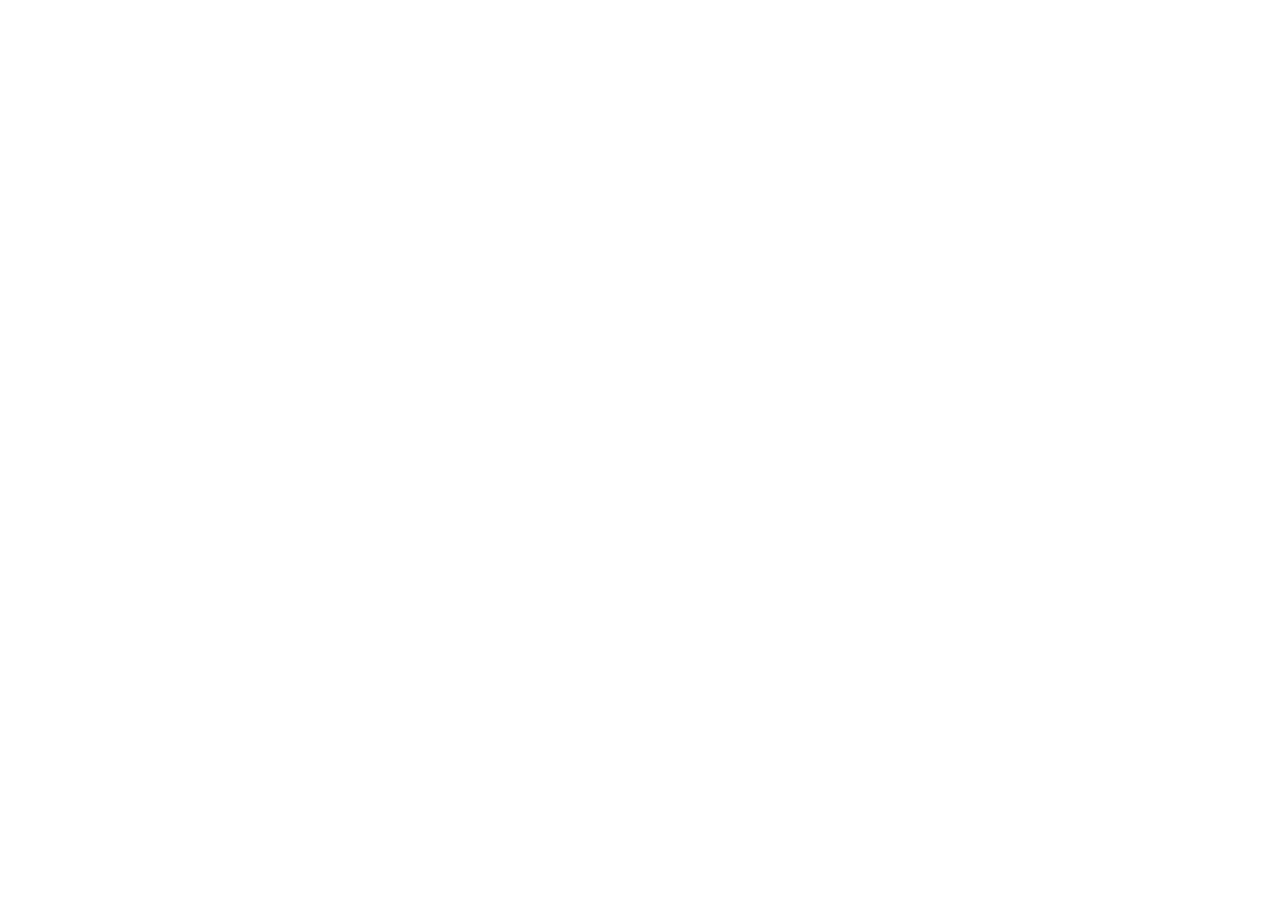
==== group-poll-app/index.html @ 21a15fcd "feat(group-poll): deploy the real Phoenix app build for a full-fidelity demo Adds a static productio" ====
<!doctype html>
<html lang="en">
  <head>
    <meta charset="UTF-8" />
    <meta http-equiv="Content-Security-Policy" content="default-src 'self'; script-src 'self'; style-src 'self' 'unsafe-inline' https://fonts.googleapis.com; font-src 'self' https://fonts.gstatic.com; img-src 'self' data: blob: https://images.unsplash.com https://randomuser.me; connect-src 'self' ws: wss:;" />
    <link rel="icon" type="image/svg+xml" href="/phoenix-mockups/group-poll-app/favicon.svg" />
    <link rel="apple-touch-icon" href="/phoenix-mockups/group-poll-app/app-icon.svg" />
    <link rel="manifest" href="/phoenix-mockups/group-poll-app/manifest.webmanifest" />
    <meta name="theme-color" content="#2B8FE0" />
    <meta name="viewport" content="width=device-width, initial-scale=1.0" />
    <link rel="preconnect" href="https://fonts.googleapis.com" />
    <link rel="preconnect" href="https://fonts.gstatic.com" crossorigin />
    <link href="https://fonts.googleapis.com/css2?family=Inter:wght@300;400;500;600;700&display=swap" rel="stylesheet" />
    <title>Doodle</title>
    <script type="module" crossorigin src="/phoenix-mockups/group-poll-app/assets/index-I7pzYF9p.js"></script>
    <link rel="stylesheet" crossorigin href="/phoenix-mockups/group-poll-app/assets/index-BVdNuit2.css">
  </head>
  <body>
    <div id="root"></div>
  </body>
</html>
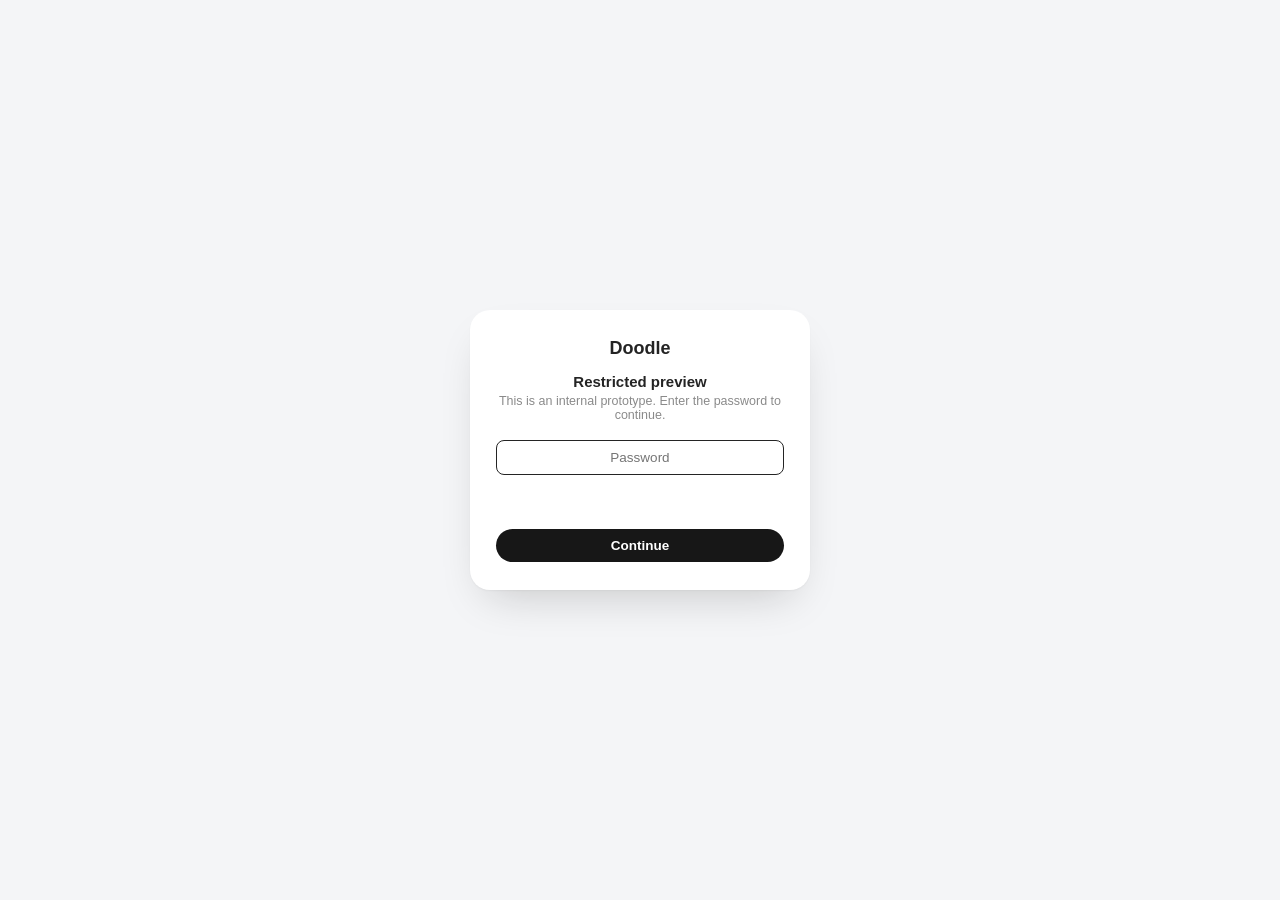
==== commit 7cd4be61: "fix(group-poll): password-gate the real app deploy too The hand-built mockup got a password prompt; " ====
--- a/group-poll-app/index.html
+++ b/group-poll-app/index.html
@@ -1,21 +1,73 @@
-<!doctype html>
-<html lang="en">
-  <head>
-    <meta charset="UTF-8" />
-    <meta http-equiv="Content-Security-Policy" content="default-src 'self'; script-src 'self'; style-src 'self' 'unsafe-inline' https://fonts.googleapis.com; font-src 'self' https://fonts.gstatic.com; img-src 'self' data: blob: https://images.unsplash.com https://randomuser.me; connect-src 'self' ws: wss:;" />
-    <link rel="icon" type="image/svg+xml" href="/phoenix-mockups/group-poll-app/favicon.svg" />
-    <link rel="apple-touch-icon" href="/phoenix-mockups/group-poll-app/app-icon.svg" />
-    <link rel="manifest" href="/phoenix-mockups/group-poll-app/manifest.webmanifest" />
-    <meta name="theme-color" content="#2B8FE0" />
-    <meta name="viewport" content="width=device-width, initial-scale=1.0" />
-    <link rel="preconnect" href="https://fonts.googleapis.com" />
-    <link rel="preconnect" href="https://fonts.gstatic.com" crossorigin />
-    <link href="https://fonts.googleapis.com/css2?family=Inter:wght@300;400;500;600;700&display=swap" rel="stylesheet" />
-    <title>Doodle</title>
-    <script type="module" crossorigin src="/phoenix-mockups/group-poll-app/assets/index-I7pzYF9p.js"></script>
-    <link rel="stylesheet" crossorigin href="/phoenix-mockups/group-poll-app/assets/index-BVdNuit2.css">
-  </head>
-  <body>
-    <div id="root"></div>
-  </body>
-</html>
+<!DOCTYPE html>
+<html lang="en"><head><meta http-equiv="Content-Type" content="text/html; charset=UTF-8">
+<meta name="viewport" content="width=device-width, initial-scale=1.0">
+<title>Doodle: Group poll</title>
+<style>
+  :root {
+    --bg: #f4f5f7; --card: #ffffff; --ink: #242424; --ink-muted: #8a8a8a;
+    --line: #e6e6e6; --primary: #171717; --primary-ink: #ffffff; --danger: #e0433d;
+    --radius-lg: 20px; --radius-sm: 8px;
+    --shadow-card: 0 1px 2px rgba(20,20,20,0.04), 0 20px 45px -18px rgba(20,20,20,0.22);
+  }
+  * { box-sizing: border-box; }
+  body {
+    margin: 0; min-height: 100vh; background: var(--bg); color: var(--ink);
+    font-family: -apple-system, BlinkMacSystemFont, "Segoe UI", Inter, Roboto, Helvetica, Arial, sans-serif;
+    display: flex; align-items: center; justify-content: center; padding: 20px;
+  }
+  .gate-card {
+    width: 100%; max-width: 340px; background: var(--card); border-radius: var(--radius-lg);
+    box-shadow: var(--shadow-card); padding: 28px 26px; text-align: center;
+  }
+  .gate-card .wordmark { display: block; margin-bottom: 14px; font-size: 18px; font-weight: 700; }
+  .gate-card h1 { font-size: 15px; font-weight: 600; margin: 0 0 4px; }
+  .gate-card p { font-size: 12.5px; color: var(--ink-muted); margin: 0 0 18px; }
+  .gate-card form { display: flex; flex-direction: column; gap: 10px; }
+  .gate-card input {
+    width: 100%; border: 1px solid var(--line); border-radius: var(--radius-sm);
+    padding: 9px 12px; font-size: 13.5px; text-align: center; outline: none;
+  }
+  .gate-card input:focus { border-color: var(--ink); }
+  .gate-card button {
+    border: none; background: var(--primary); color: var(--primary-ink);
+    border-radius: 999px; padding: 9px 16px; font-size: 13.5px; font-weight: 600; cursor: pointer;
+  }
+  .gate-card button:hover { opacity: 0.88; }
+  .gate-error { font-size: 12px; color: var(--danger); min-height: 16px; margin: 0; }
+</style>
+</head>
+<body>
+
+<div class="gate-card">
+  <span class="wordmark">Doodle</span>
+  <h1>Restricted preview</h1>
+  <p>This is an internal prototype. Enter the password to continue.</p>
+  <form id="gateForm">
+    <input type="password" id="gatePassword" placeholder="Password" autocomplete="off" autofocus />
+    <p class="gate-error" id="gateError"></p>
+    <button type="submit">Continue</button>
+  </form>
+</div>
+
+<script>
+  (function () {
+    var PASSWORD = 'Doodle2026';
+    var KEY = 'gp-preview-unlocked';
+    var alreadyUnlocked = false;
+    try { alreadyUnlocked = localStorage.getItem(KEY) === 'true'; } catch (e) {}
+    if (alreadyUnlocked) { window.location.replace('app.html'); return; }
+    document.getElementById('gateForm').addEventListener('submit', function (e) {
+      e.preventDefault();
+      var input = document.getElementById('gatePassword');
+      if (input.value === PASSWORD) {
+        try { localStorage.setItem(KEY, 'true'); } catch (e) {}
+        window.location.replace('app.html');
+      } else {
+        document.getElementById('gateError').textContent = 'Incorrect password.';
+        input.value = '';
+        input.focus();
+      }
+    });
+  })();
+</script>
+</body></html>
